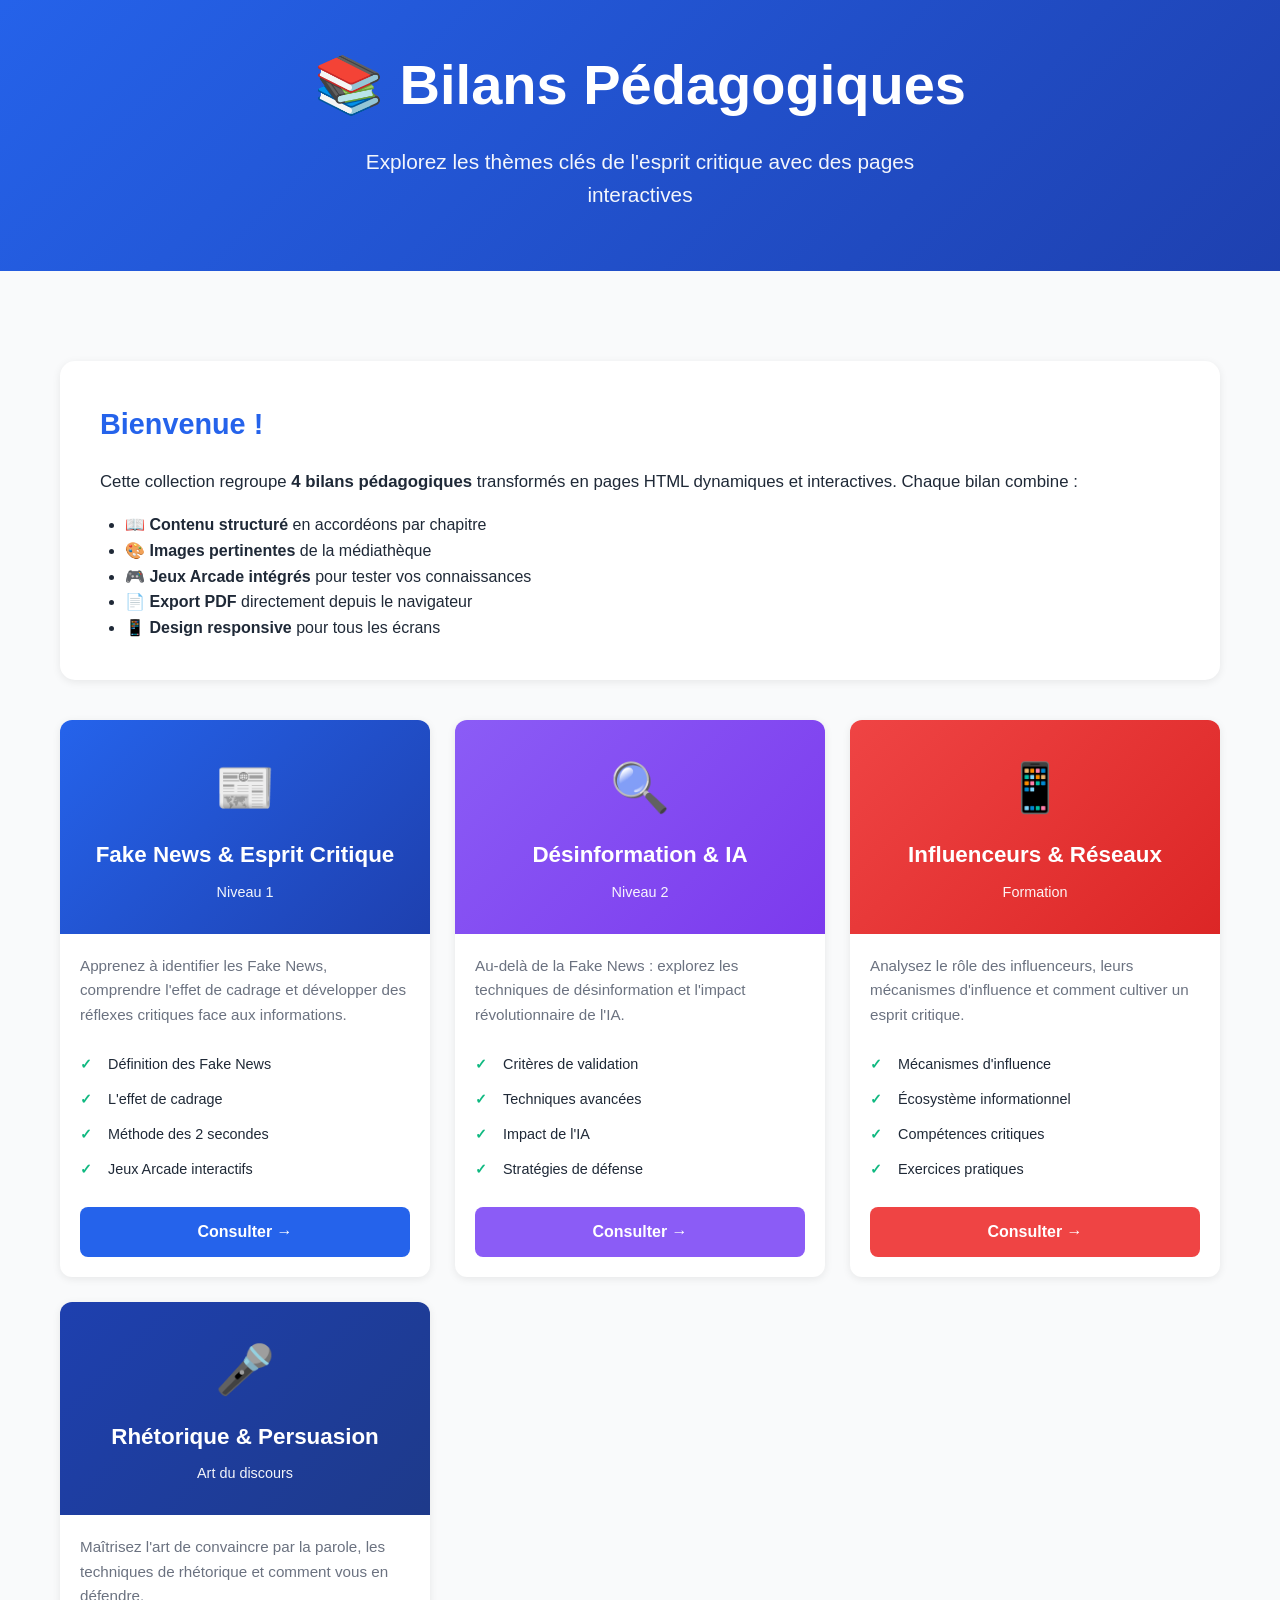
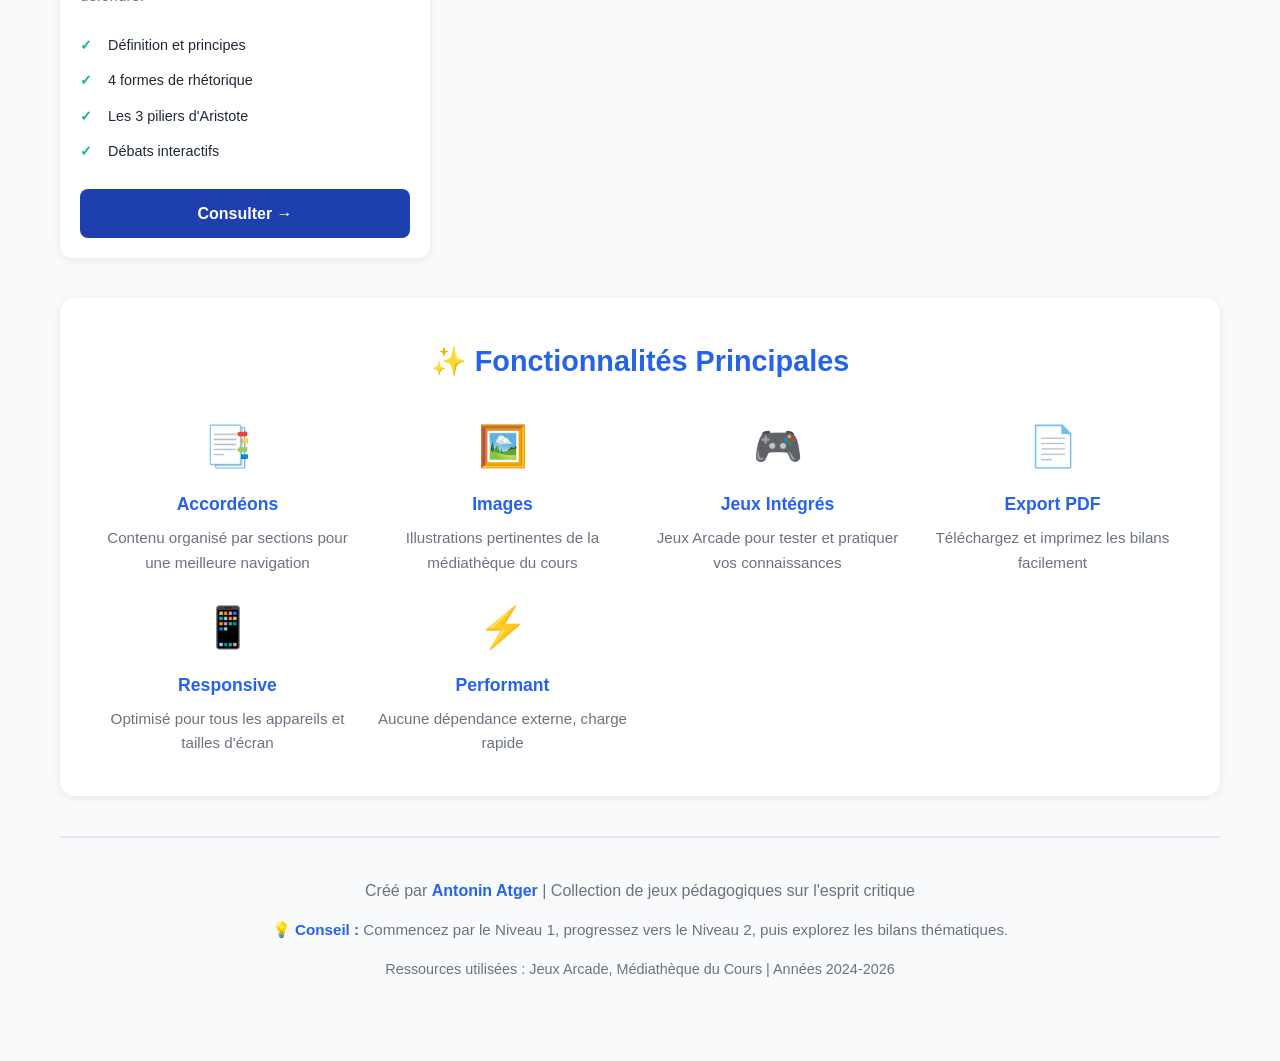
==== bilans/index.html @ 47ce9eb7 "Add files via upload" ====
<!DOCTYPE html>
<html lang="fr">
<head>
    <meta charset="UTF-8">
    <meta name="viewport" content="width=device-width, initial-scale=1.0">
    <title>Bilans Pédagogiques - Collection de Jeux</title>
    <style>
        :root {
            --primary: #2563eb;
            --primary-dark: #1e40af;
            --primary-light: #dbeafe;
            --text: #1f2937;
            --text-light: #6b7280;
            --bg: #ffffff;
            --bg-light: #f9fafb;
            --border: #e5e7eb;
        }

        * {
            margin: 0;
            padding: 0;
            box-sizing: border-box;
        }

        body {
            font-family: -apple-system, BlinkMacSystemFont, 'Segoe UI', Roboto, 'Helvetica Neue', Arial, sans-serif;
            color: var(--text);
            background: var(--bg-light);
            line-height: 1.6;
        }

        .container {
            max-width: 1200px;
            margin: 0 auto;
            padding: 20px;
        }

        header {
            background: linear-gradient(135deg, var(--primary) 0%, var(--primary-dark) 100%);
            color: white;
            padding: 60px 20px;
            margin: -20px -20px 40px -20px;
            text-align: center;
            border-radius: 0 0 20px 20px;
        }

        header h1 {
            font-size: clamp(2rem, 6vw, 3.5rem);
            margin-bottom: 15px;
            font-weight: 700;
        }

        header p {
            font-size: clamp(1rem, 3vw, 1.3rem);
            opacity: 0.95;
            max-width: 600px;
            margin: 0 auto;
        }

        .intro-section {
            background: white;
            border-radius: 15px;
            padding: 40px;
            margin: 30px 0;
            box-shadow: 0 2px 8px rgba(0, 0, 0, 0.08);
        }

        .intro-section h2 {
            color: var(--primary);
            font-size: 1.8rem;
            margin-bottom: 20px;
        }

        .intro-section p {
            font-size: 1.05rem;
            line-height: 1.8;
            margin-bottom: 15px;
            color: var(--text);
        }

        .bilans-grid {
            display: grid;
            grid-template-columns: repeat(auto-fit, minmax(280px, 1fr));
            gap: 25px;
            margin: 40px 0;
        }

        .bilan-card {
            background: white;
            border-radius: 12px;
            overflow: hidden;
            box-shadow: 0 2px 8px rgba(0, 0, 0, 0.08);
            transition: all 0.3s ease;
            display: flex;
            flex-direction: column;
        }

        .bilan-card:hover {
            transform: translateY(-8px);
            box-shadow: 0 8px 24px rgba(0, 0, 0, 0.15);
        }

        .bilan-header {
            padding: 30px 20px;
            text-align: center;
            color: white;
        }

        .bilan-card:nth-child(1) .bilan-header {
            background: linear-gradient(135deg, #2563eb 0%, #1e40af 100%);
        }

        .bilan-card:nth-child(2) .bilan-header {
            background: linear-gradient(135deg, #8b5cf6 0%, #7c3aed 100%);
        }

        .bilan-card:nth-child(3) .bilan-header {
            background: linear-gradient(135deg, #ef4444 0%, #dc2626 100%);
        }

        .bilan-card:nth-child(4) .bilan-header {
            background: linear-gradient(135deg, #1e40af 0%, #1e3a8a 100%);
        }

        .bilan-icon {
            font-size: 3rem;
            margin-bottom: 10px;
        }

        .bilan-header h3 {
            font-size: 1.4rem;
            margin-bottom: 8px;
            font-weight: 700;
        }

        .bilan-header p {
            font-size: 0.9rem;
            opacity: 0.95;
        }

        .bilan-content {
            padding: 20px;
            flex-grow: 1;
            display: flex;
            flex-direction: column;
        }

        .bilan-description {
            color: var(--text-light);
            font-size: 0.95rem;
            line-height: 1.6;
            margin-bottom: 20px;
            flex-grow: 1;
        }

        .bilan-features {
            list-style: none;
            padding: 0;
            margin-bottom: 20px;
            font-size: 0.9rem;
        }

        .bilan-features li {
            padding: 6px 0;
            color: var(--text);
            display: flex;
            align-items: center;
            gap: 8px;
        }

        .bilan-features li:before {
            content: "✓";
            color: #10b981;
            font-weight: bold;
            display: inline-block;
            width: 20px;
        }

        .bilan-link {
            display: inline-block;
            background: var(--primary);
            color: white;
            padding: 12px 24px;
            border-radius: 8px;
            text-decoration: none;
            font-weight: 600;
            transition: all 0.3s ease;
            text-align: center;
        }

        .bilan-card:nth-child(2) .bilan-link {
            background: #8b5cf6;
        }

        .bilan-card:nth-child(2) .bilan-link:hover {
            background: #7c3aed;
        }

        .bilan-card:nth-child(3) .bilan-link {
            background: #ef4444;
        }

        .bilan-card:nth-child(3) .bilan-link:hover {
            background: #dc2626;
        }

        .bilan-card:nth-child(4) .bilan-link {
            background: #1e40af;
        }

        .bilan-card:nth-child(4) .bilan-link:hover {
            background: #1e3a8a;
        }

        .bilan-link:hover {
            background: var(--primary-dark);
            transform: scale(1.05);
        }

        .features-section {
            background: white;
            border-radius: 15px;
            padding: 40px;
            margin: 30px 0;
            box-shadow: 0 2px 8px rgba(0, 0, 0, 0.08);
        }

        .features-section h2 {
            color: var(--primary);
            font-size: 1.8rem;
            margin-bottom: 30px;
            text-align: center;
        }

        .features-grid {
            display: grid;
            grid-template-columns: repeat(auto-fit, minmax(220px, 1fr));
            gap: 20px;
        }

        .feature-item {
            text-align: center;
        }

        .feature-icon {
            font-size: 2.5rem;
            margin-bottom: 12px;
        }

        .feature-item h4 {
            color: var(--primary);
            margin-bottom: 8px;
            font-size: 1.1rem;
        }

        .feature-item p {
            color: var(--text-light);
            font-size: 0.95rem;
        }

        footer {
            text-align: center;
            padding: 40px 20px;
            color: var(--text-light);
            border-top: 2px solid var(--border);
            margin-top: 40px;
        }

        footer strong {
            color: var(--primary);
        }

        @media (max-width: 768px) {
            header {
                padding: 40px 20px;
                margin: -20px -20px 30px -20px;
            }

            header h1 {
                font-size: 1.8rem;
            }

            header p {
                font-size: 1rem;
            }

            .intro-section,
            .features-section {
                padding: 25px 20px;
            }

            .bilans-grid {
                grid-template-columns: 1fr;
                gap: 20px;
            }

            .features-grid {
                grid-template-columns: repeat(2, 1fr);
            }
        }
    </style>
</head>
<body>
    <header>
        <h1>📚 Bilans Pédagogiques</h1>
        <p>Explorez les thèmes clés de l'esprit critique avec des pages interactives</p>
    </header>

    <div class="container">
        <div class="intro-section">
            <h2>Bienvenue !</h2>
            <p>Cette collection regroupe <strong>4 bilans pédagogiques</strong> transformés en pages HTML dynamiques et interactives. Chaque bilan combine :</p>
            <ul style="margin-left: 25px; margin-top: 15px;">
                <li>📖 <strong>Contenu structuré</strong> en accordéons par chapitre</li>
                <li>🎨 <strong>Images pertinentes</strong> de la médiathèque</li>
                <li>🎮 <strong>Jeux Arcade intégrés</strong> pour tester vos connaissances</li>
                <li>📄 <strong>Export PDF</strong> directement depuis le navigateur</li>
                <li>📱 <strong>Design responsive</strong> pour tous les écrans</li>
            </ul>
        </div>

        <div class="bilans-grid">
            <!-- Bilan 1 -->
            <div class="bilan-card">
                <div class="bilan-header">
                    <div class="bilan-icon">📰</div>
                    <h3>Fake News & Esprit Critique</h3>
                    <p>Niveau 1</p>
                </div>
                <div class="bilan-content">
                    <p class="bilan-description">
                        Apprenez à identifier les Fake News, comprendre l'effet de cadrage et développer des réflexes critiques face aux informations.
                    </p>
                    <ul class="bilan-features">
                        <li>Définition des Fake News</li>
                        <li>L'effet de cadrage</li>
                        <li>Méthode des 2 secondes</li>
                        <li>Jeux Arcade interactifs</li>
                    </ul>
                    <a href="bilan-fake-news-niveau1.html" class="bilan-link">Consulter →</a>
                </div>
            </div>

            <!-- Bilan 2 -->
            <div class="bilan-card">
                <div class="bilan-header">
                    <div class="bilan-icon">🔍</div>
                    <h3>Désinformation & IA</h3>
                    <p>Niveau 2</p>
                </div>
                <div class="bilan-content">
                    <p class="bilan-description">
                        Au-delà de la Fake News : explorez les techniques de désinformation et l'impact révolutionnaire de l'IA.
                    </p>
                    <ul class="bilan-features">
                        <li>Critères de validation</li>
                        <li>Techniques avancées</li>
                        <li>Impact de l'IA</li>
                        <li>Stratégies de défense</li>
                    </ul>
                    <a href="bilan-fake-news-niveau2.html" class="bilan-link">Consulter →</a>
                </div>
            </div>

            <!-- Bilan 3 -->
            <div class="bilan-card">
                <div class="bilan-header">
                    <div class="bilan-icon">📱</div>
                    <h3>Influenceurs & Réseaux</h3>
                    <p>Formation</p>
                </div>
                <div class="bilan-content">
                    <p class="bilan-description">
                        Analysez le rôle des influenceurs, leurs mécanismes d'influence et comment cultiver un esprit critique.
                    </p>
                    <ul class="bilan-features">
                        <li>Mécanismes d'influence</li>
                        <li>Écosystème informationnel</li>
                        <li>Compétences critiques</li>
                        <li>Exercices pratiques</li>
                    </ul>
                    <a href="bilan-formation-influenceurs.html" class="bilan-link">Consulter →</a>
                </div>
            </div>

            <!-- Bilan 4 -->
            <div class="bilan-card">
                <div class="bilan-header">
                    <div class="bilan-icon">🎤</div>
                    <h3>Rhétorique & Persuasion</h3>
                    <p>Art du discours</p>
                </div>
                <div class="bilan-content">
                    <p class="bilan-description">
                        Maîtrisez l'art de convaincre par la parole, les techniques de rhétorique et comment vous en défendre.
                    </p>
                    <ul class="bilan-features">
                        <li>Définition et principes</li>
                        <li>4 formes de rhétorique</li>
                        <li>Les 3 piliers d'Aristote</li>
                        <li>Débats interactifs</li>
                    </ul>
                    <a href="bilan-rhetorique.html" class="bilan-link">Consulter →</a>
                </div>
            </div>
        </div>

        <div class="features-section">
            <h2>✨ Fonctionnalités Principales</h2>
            <div class="features-grid">
                <div class="feature-item">
                    <div class="feature-icon">📑</div>
                    <h4>Accordéons</h4>
                    <p>Contenu organisé par sections pour une meilleure navigation</p>
                </div>

                <div class="feature-item">
                    <div class="feature-icon">🖼️</div>
                    <h4>Images</h4>
                    <p>Illustrations pertinentes de la médiathèque du cours</p>
                </div>

                <div class="feature-item">
                    <div class="feature-icon">🎮</div>
                    <h4>Jeux Intégrés</h4>
                    <p>Jeux Arcade pour tester et pratiquer vos connaissances</p>
                </div>

                <div class="feature-item">
                    <div class="feature-icon">📄</div>
                    <h4>Export PDF</h4>
                    <p>Téléchargez et imprimez les bilans facilement</p>
                </div>

                <div class="feature-item">
                    <div class="feature-icon">📱</div>
                    <h4>Responsive</h4>
                    <p>Optimisé pour tous les appareils et tailles d'écran</p>
                </div>

                <div class="feature-item">
                    <div class="feature-icon">⚡</div>
                    <h4>Performant</h4>
                    <p>Aucune dépendance externe, charge rapide</p>
                </div>
            </div>
        </div>

        <footer>
            <p>Créé par <strong>Antonin Atger</strong> | Collection de jeux pédagogiques sur l'esprit critique</p>
            <p style="margin-top: 15px; font-size: 0.95rem; color: var(--text-light);">
                💡 <strong>Conseil :</strong> Commencez par le Niveau 1, progressez vers le Niveau 2, puis explorez les bilans thématiques.
            </p>
            <p style="margin-top: 15px; font-size: 0.9rem;">
                Ressources utilisées : Jeux Arcade, Médiathèque du Cours | Années 2024-2026
            </p>
        </footer>
    </div>
</body>
</html>
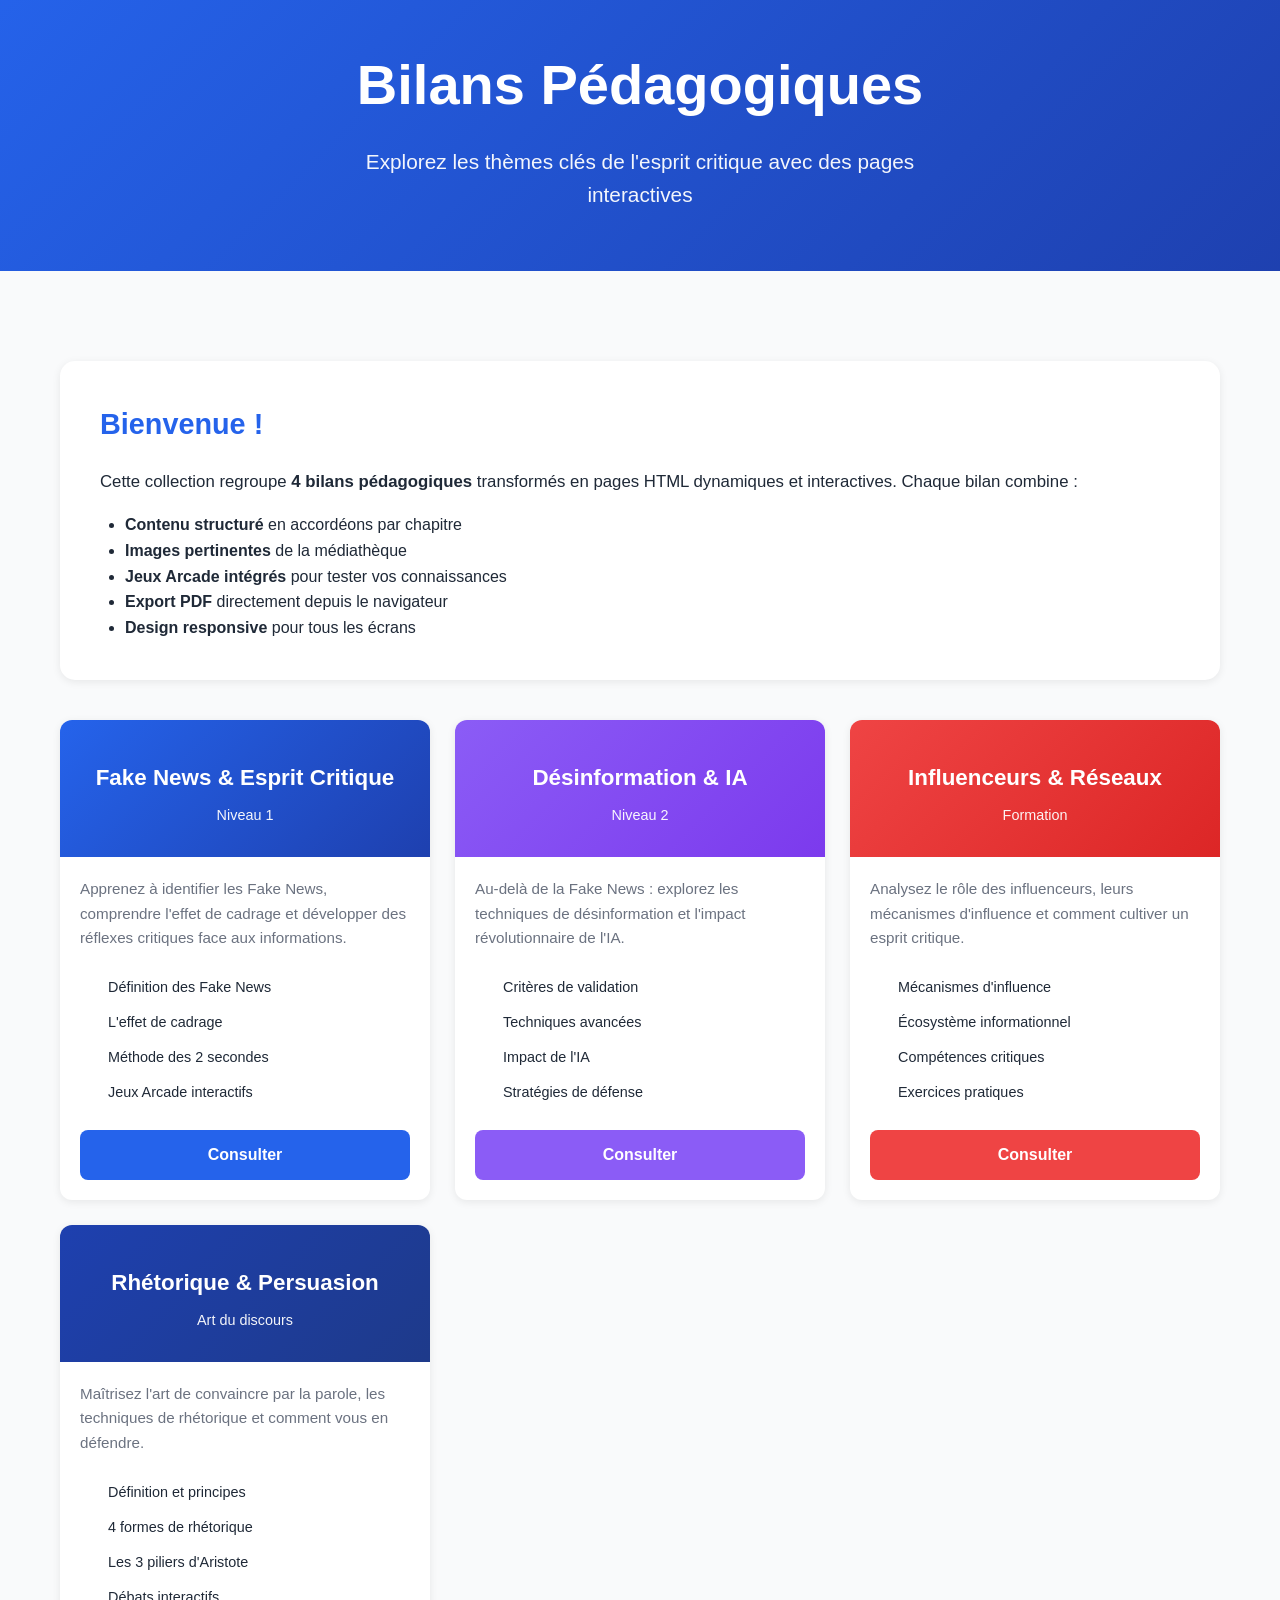
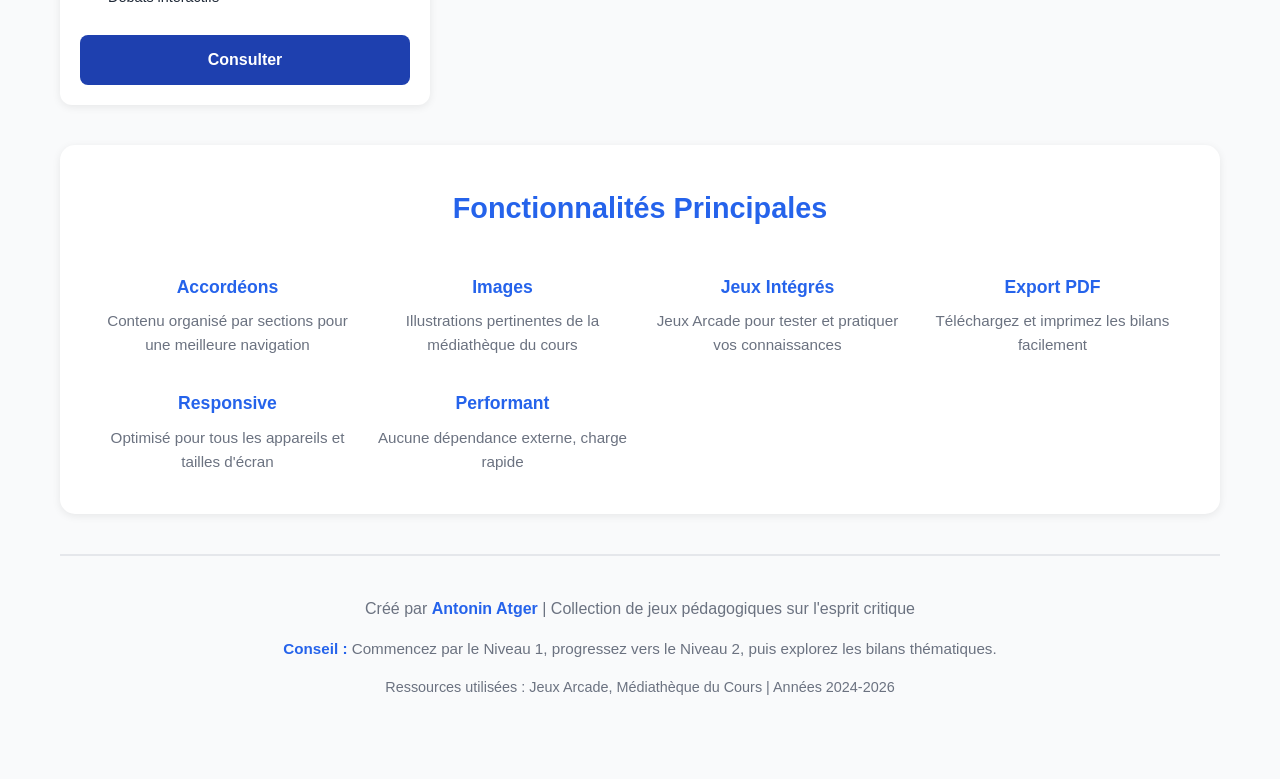
==== commit 1d420c67: "Mise a jour des bilans et de la page d'accueil" ====
--- a/bilans/index.html
+++ b/bilans/index.html
@@ -169,7 +169,7 @@
         }
 
         .bilan-features li:before {
-            content: "✓";
+            content: "";
             color: #10b981;
             font-weight: bold;
             display: inline-block;
@@ -302,7 +302,7 @@
 </head>
 <body>
     <header>
-        <h1>📚 Bilans Pédagogiques</h1>
+        <h1>Bilans Pédagogiques</h1>
         <p>Explorez les thèmes clés de l'esprit critique avec des pages interactives</p>
     </header>
 
@@ -311,11 +311,11 @@
             <h2>Bienvenue !</h2>
             <p>Cette collection regroupe <strong>4 bilans pédagogiques</strong> transformés en pages HTML dynamiques et interactives. Chaque bilan combine :</p>
             <ul style="margin-left: 25px; margin-top: 15px;">
-                <li>📖 <strong>Contenu structuré</strong> en accordéons par chapitre</li>
-                <li>🎨 <strong>Images pertinentes</strong> de la médiathèque</li>
-                <li>🎮 <strong>Jeux Arcade intégrés</strong> pour tester vos connaissances</li>
-                <li>📄 <strong>Export PDF</strong> directement depuis le navigateur</li>
-                <li>📱 <strong>Design responsive</strong> pour tous les écrans</li>
+                <li><strong>Contenu structuré</strong> en accordéons par chapitre</li>
+                <li><strong>Images pertinentes</strong> de la médiathèque</li>
+                <li><strong>Jeux Arcade intégrés</strong> pour tester vos connaissances</li>
+                <li><strong>Export PDF</strong> directement depuis le navigateur</li>
+                <li><strong>Design responsive</strong> pour tous les écrans</li>
             </ul>
         </div>
 
@@ -323,7 +323,7 @@
             <!-- Bilan 1 -->
             <div class="bilan-card">
                 <div class="bilan-header">
-                    <div class="bilan-icon">📰</div>
+                    <div class="bilan-icon"></div>
                     <h3>Fake News & Esprit Critique</h3>
                     <p>Niveau 1</p>
                 </div>
@@ -337,14 +337,14 @@
                         <li>Méthode des 2 secondes</li>
                         <li>Jeux Arcade interactifs</li>
                     </ul>
-                    <a href="bilan-fake-news-niveau1.html" class="bilan-link">Consulter →</a>
+                    <a href="bilan-fake-news-niveau1.html" class="bilan-link">Consulter </a>
                 </div>
             </div>
 
             <!-- Bilan 2 -->
             <div class="bilan-card">
                 <div class="bilan-header">
-                    <div class="bilan-icon">🔍</div>
+                    <div class="bilan-icon"></div>
                     <h3>Désinformation & IA</h3>
                     <p>Niveau 2</p>
                 </div>
@@ -358,14 +358,14 @@
                         <li>Impact de l'IA</li>
                         <li>Stratégies de défense</li>
                     </ul>
-                    <a href="bilan-fake-news-niveau2.html" class="bilan-link">Consulter →</a>
+                    <a href="bilan-fake-news-niveau2.html" class="bilan-link">Consulter </a>
                 </div>
             </div>
 
             <!-- Bilan 3 -->
             <div class="bilan-card">
                 <div class="bilan-header">
-                    <div class="bilan-icon">📱</div>
+                    <div class="bilan-icon"></div>
                     <h3>Influenceurs & Réseaux</h3>
                     <p>Formation</p>
                 </div>
@@ -379,14 +379,14 @@
                         <li>Compétences critiques</li>
                         <li>Exercices pratiques</li>
                     </ul>
-                    <a href="bilan-formation-influenceurs.html" class="bilan-link">Consulter →</a>
+                    <a href="bilan-formation-influenceurs.html" class="bilan-link">Consulter </a>
                 </div>
             </div>
 
             <!-- Bilan 4 -->
             <div class="bilan-card">
                 <div class="bilan-header">
-                    <div class="bilan-icon">🎤</div>
+                    <div class="bilan-icon"></div>
                     <h3>Rhétorique & Persuasion</h3>
                     <p>Art du discours</p>
                 </div>
@@ -400,46 +400,46 @@
                         <li>Les 3 piliers d'Aristote</li>
                         <li>Débats interactifs</li>
                     </ul>
-                    <a href="bilan-rhetorique.html" class="bilan-link">Consulter →</a>
+                    <a href="bilan-rhetorique.html" class="bilan-link">Consulter </a>
                 </div>
             </div>
         </div>
 
         <div class="features-section">
-            <h2>✨ Fonctionnalités Principales</h2>
+            <h2>Fonctionnalités Principales</h2>
             <div class="features-grid">
                 <div class="feature-item">
-                    <div class="feature-icon">📑</div>
+                    <div class="feature-icon"></div>
                     <h4>Accordéons</h4>
                     <p>Contenu organisé par sections pour une meilleure navigation</p>
                 </div>
 
                 <div class="feature-item">
-                    <div class="feature-icon">🖼️</div>
+                    <div class="feature-icon"></div>
                     <h4>Images</h4>
                     <p>Illustrations pertinentes de la médiathèque du cours</p>
                 </div>
 
                 <div class="feature-item">
-                    <div class="feature-icon">🎮</div>
+                    <div class="feature-icon"></div>
                     <h4>Jeux Intégrés</h4>
                     <p>Jeux Arcade pour tester et pratiquer vos connaissances</p>
                 </div>
 
                 <div class="feature-item">
-                    <div class="feature-icon">📄</div>
+                    <div class="feature-icon"></div>
                     <h4>Export PDF</h4>
                     <p>Téléchargez et imprimez les bilans facilement</p>
                 </div>
 
                 <div class="feature-item">
-                    <div class="feature-icon">📱</div>
+                    <div class="feature-icon"></div>
                     <h4>Responsive</h4>
                     <p>Optimisé pour tous les appareils et tailles d'écran</p>
                 </div>
 
                 <div class="feature-item">
-                    <div class="feature-icon">⚡</div>
+                    <div class="feature-icon"></div>
                     <h4>Performant</h4>
                     <p>Aucune dépendance externe, charge rapide</p>
                 </div>
@@ -448,8 +448,7 @@
 
         <footer>
             <p>Créé par <strong>Antonin Atger</strong> | Collection de jeux pédagogiques sur l'esprit critique</p>
-            <p style="margin-top: 15px; font-size: 0.95rem; color: var(--text-light);">
-                💡 <strong>Conseil :</strong> Commencez par le Niveau 1, progressez vers le Niveau 2, puis explorez les bilans thématiques.
+            <p style="margin-top: 15px; font-size: 0.95rem; color: var(--text-light);"><strong>Conseil :</strong> Commencez par le Niveau 1, progressez vers le Niveau 2, puis explorez les bilans thématiques.
             </p>
             <p style="margin-top: 15px; font-size: 0.9rem;">
                 Ressources utilisées : Jeux Arcade, Médiathèque du Cours | Années 2024-2026
